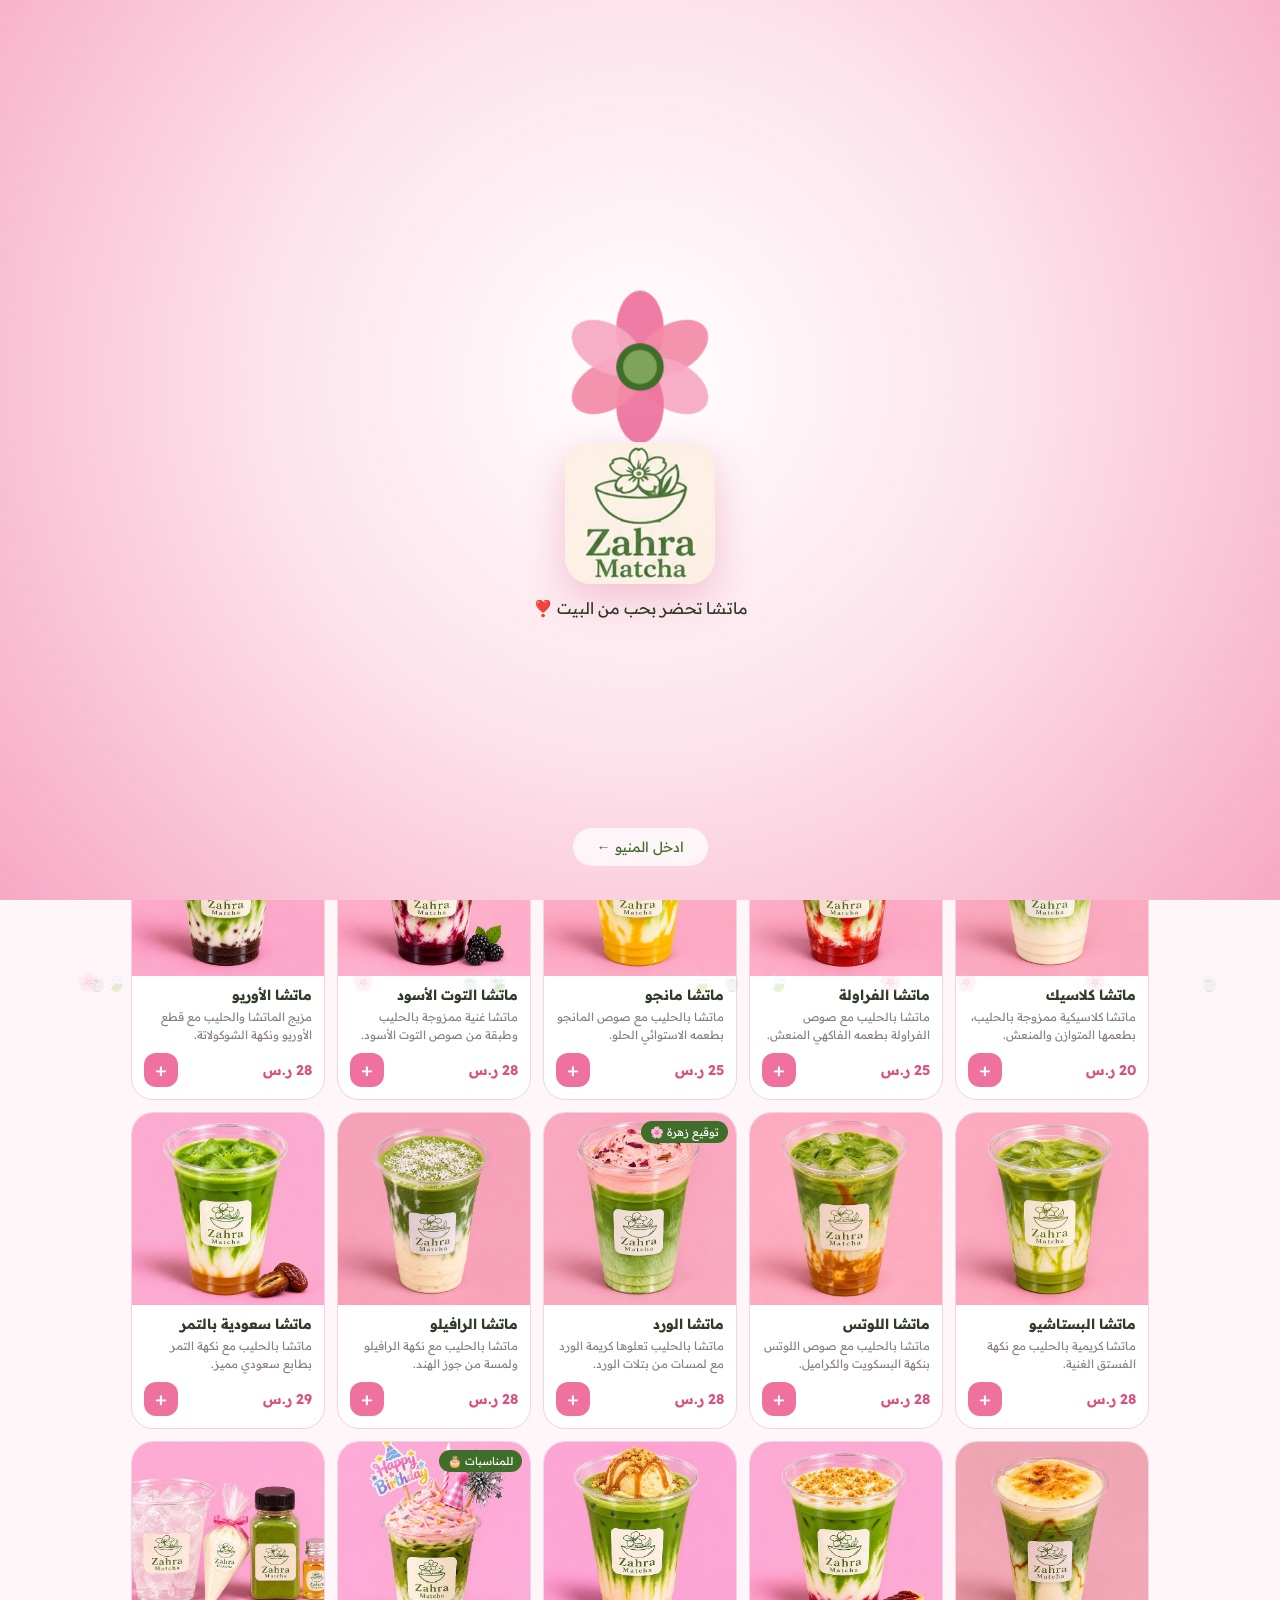
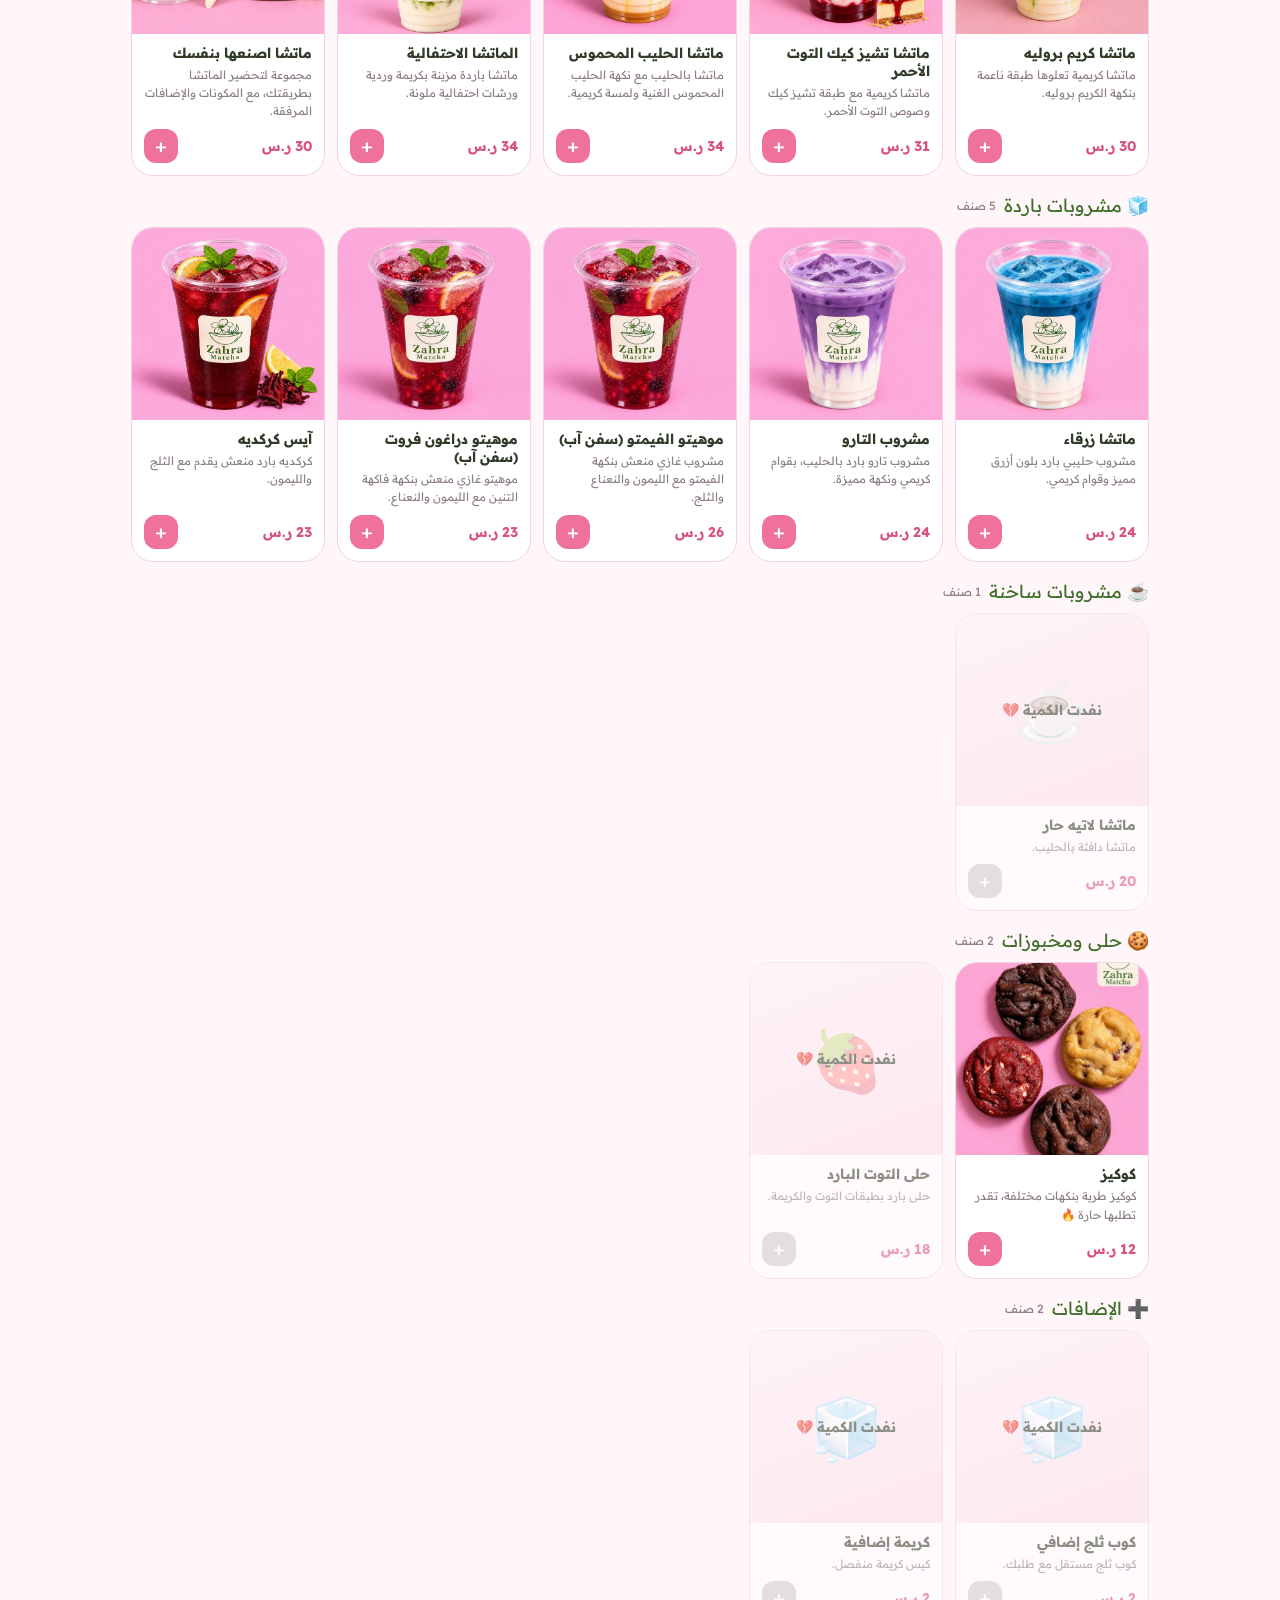
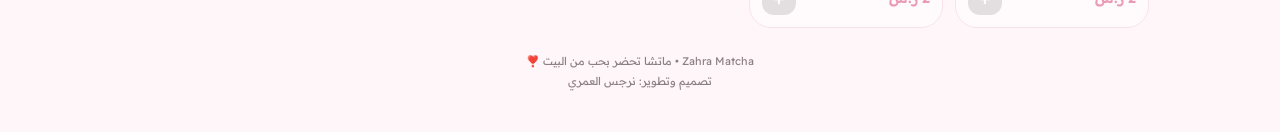
==== index.html @ 44a79fe3 "Zahra Matcha ordering site: menu, options, delivery zones, loyalty card, staff screen, Sheets backen" ====
<!DOCTYPE html>
<html lang="ar" dir="rtl">
<head>
<meta charset="UTF-8">
<meta name="viewport" content="width=device-width, initial-scale=1.0">
<title>Zahra Matcha | زهرة ماتشا — اطلب الآن</title>
<meta name="description" content="ماتشا تحضر بحب من البيت ❣️ — اطلب استلام أو توصيل في القطيف وسيهات">
<meta property="og:title" content="Zahra Matcha | زهرة ماتشا">
<meta property="og:description" content="ماتشا تحضر بحب من البيت ❣️ — اطلب الآن">
<meta property="og:image" content="img/rose.jpg">
<meta name="theme-color" content="#ee719e">
<link rel="icon" href="img/logo.jpg">
<link rel="apple-touch-icon" href="img/logo.jpg">
<link rel="preconnect" href="https://fonts.googleapis.com">
<link href="https://fonts.googleapis.com/css2?family=Readex+Pro:wght@300;400;600;700&family=Playfair+Display:wght@600&display=swap" rel="stylesheet">
<link rel="stylesheet" href="style.css">
</head>
<body>

<div id="intro">
  <div class="flower"><svg viewBox="0 0 200 200" id="flowerSvg"></svg></div>
  <img class="intro-logo" src="img/logo.jpg" alt="Zahra Matcha">
  <div class="intro-sub">ماتشا تحضر بحب من البيت ❣️</div>
  <button class="skip" onclick="closeIntro()">ادخل المنيو ←</button>
</div>
<div class="toast" id="toast"></div>

<main>
  <div class="notice" id="notice" hidden></div>
  <header><div class="hwrap">
    <div class="brand"><img src="img/logo.jpg" alt=""><div><b>Zahra Matcha</b><small>القطيف • سيهات</small></div></div>
    <div class="hbtns">
      <button class="lbtn" onclick="openLoyalty()">🎟️ <span>بطاقة الولاء</span></button>
      <button class="cartbtn" id="cartBtn" onclick="openCart()">🛍️ <span class="n" id="cartN">0</span></button>
    </div>
  </div></header>

  <div class="wrap">
    <div class="preview" id="preview" hidden>⚠️ نسخة عرض: الموقع غير مربوط بنظام الطلبات بعد</div>
    <div class="hero">
      <span class="tag">🛵 توصيل • 🏡 استلام</span>
      <h1>ماتشا تحضر بحب<br>من البيت ❣️</h1>
      <p>اختر مشروبك، عدّله على ذوقك، وحدد وقت الاستلام أو التوصيل.</p>
      <img src="img/rose.jpg" alt="">
    </div>

    <div class="info">
      <div id="openNow"></div>
      <div id="zonesBox"></div>
    </div>

    <div class="loy" onclick="openLoyalty()">
      <div><h3>🎟️ بطاقة الولاء</h3><p id="loyTxt"></p></div>
      <div class="stamps" id="loyStrip"></div>
    </div>

    <div class="mood">
      <h3>🌸 وش مزاجك اليوم؟</h3>
      <p>قل لنا مزاجك ونقترح لك مشروبك</p>
      <div class="moods" id="moods"></div>
      <div class="mood-res" id="moodRes"></div>
    </div>

    <div class="cats" id="cats"></div>
    <div id="menu"><div class="loading">جاري تحميل المنيو… 🍵</div></div>
    <div class="foot">Zahra Matcha • ماتشا تحضر بحب من البيت ❣️<br>تصميم وتطوير: نرجس العمري</div>
  </div>
</main>

<div class="overlay" id="ovItem" onclick="if(event.target===this)closeOv('ovItem')"><div class="sheet" id="itemSheet"></div></div>
<div class="overlay" id="ovCart" onclick="if(event.target===this)closeOv('ovCart')"><div class="sheet" id="cartSheet"></div></div>
<div class="overlay" id="ovLoy" onclick="if(event.target===this)closeOv('ovLoy')"><div class="sheet" id="loySheet"></div></div>

<script src="config.js"></script>
<script src="data.js"></script>
<script src="app.js"></script>
</body>
</html>
---- style.css ----
:root{
  --pink:#ee719e; --pink-d:#d9517f; --pink-l:#fde3ec; --blush:#fff6f9; --bg2:#f8b5cf;
  --green:#3f6e2a; --green-l:#e6efdc; --ink:#2f3a27; --muted:#8c7f84; --line:#f3d3df; --r:22px;
}
*{box-sizing:border-box;margin:0;padding:0;-webkit-tap-highlight-color:transparent}
body{font-family:"Readex Pro",Tahoma,sans-serif;background:var(--blush);color:var(--ink);min-height:100vh;overflow-x:hidden}
button{font-family:inherit;cursor:pointer;border:none}
input,select,textarea{font-family:inherit}
img{display:block}

/* INTRO */
#intro{position:fixed;inset:0;z-index:100;background:radial-gradient(circle at 50% 42%,#fff 0%,#fde3ec 45%,#f7a9c4 100%);display:flex;flex-direction:column;align-items:center;justify-content:center;transition:opacity .9s, visibility .9s}
#intro.hide{opacity:0;visibility:hidden}
.flower{width:170px;height:170px}
.flower svg{width:100%;height:100%;overflow:visible}
.petal{transform-origin:100px 100px;transform:scale(0);animation:bloom 1.4s cubic-bezier(.2,1.4,.4,1) forwards}
@keyframes bloom{to{transform:scale(1) rotate(var(--rot))}}
.core{transform-origin:100px 100px;transform:scale(0);animation:pop .6s 1.1s cubic-bezier(.2,1.6,.4,1) forwards}
@keyframes pop{to{transform:scale(1)}}
.intro-logo{width:150px;border-radius:26px;margin-top:-10px;opacity:0;animation:rise .8s 1.5s forwards;box-shadow:0 14px 40px rgba(217,81,127,.3)}
.intro-sub{font-size:16px;color:var(--ink);opacity:0;animation:rise .8s 1.9s forwards;margin-top:14px}
@keyframes rise{from{opacity:0;transform:translateY(14px)}to{opacity:1;transform:none}}
.skip{position:absolute;bottom:34px;background:rgba(255,255,255,.75);color:var(--green);padding:10px 24px;border-radius:30px;font-size:14px;opacity:0;animation:rise .6s 2.3s forwards}
.fall{position:absolute;top:-20px;font-size:18px;animation:fall linear forwards;pointer-events:none}
@keyframes fall{to{transform:translateY(110vh) rotate(360deg);opacity:.2}}

/* switcher */
.switcher{position:fixed;bottom:16px;left:50%;transform:translateX(-50%);z-index:60;background:var(--ink);border-radius:40px;padding:5px;display:flex;gap:4px;box-shadow:0 10px 30px rgba(0,0,0,.25)}
.switcher button{background:transparent;color:#e9f0e2;padding:9px 15px;border-radius:30px;font-size:13px}
.switcher button.on{background:var(--pink);color:#fff}
main{padding-bottom:40px}

header{position:sticky;top:0;z-index:40;background:rgba(255,246,249,.9);backdrop-filter:blur(12px);border-bottom:1px solid var(--line)}
.hwrap{max-width:1050px;margin:auto;display:flex;align-items:center;justify-content:space-between;padding:10px 16px;gap:8px}
.brand{display:flex;align-items:center;gap:10px}
.brand img{width:46px;height:46px;border-radius:12px;object-fit:cover}
.brand b{font-family:"Playfair Display",serif;font-size:20px;color:var(--green);display:block;line-height:1.1}
.brand small{color:var(--muted);font-size:11px}
.hbtns{display:flex;gap:8px}
.lbtn{background:var(--green-l);color:var(--green);border-radius:16px;padding:10px 12px;font-size:13px}
.cartbtn{background:var(--pink);color:#fff;border-radius:16px;padding:10px 14px;font-size:14px;display:flex;align-items:center;gap:8px;box-shadow:0 6px 18px rgba(238,113,158,.4)}
.cartbtn .n{background:#fff;color:var(--pink-d);border-radius:20px;min-width:22px;height:22px;display:grid;place-items:center;font-size:12px;font-weight:700}
.bump{animation:bump .4s}@keyframes bump{50%{transform:scale(1.12)}}

.wrap{max-width:1050px;margin:auto;padding:0 16px}
.hero{margin:18px 0;border-radius:28px;padding:26px 22px;background:linear-gradient(135deg,var(--pink) 0%,#f5a3c0 60%,#fcd3e1 100%);color:#fff;position:relative;overflow:hidden;min-height:190px}
.hero h1{font-size:25px;line-height:1.5;max-width:62%}
.hero p{opacity:.95;margin-top:8px;font-size:14px;max-width:62%;line-height:1.7}
.hero .tag{display:inline-block;background:rgba(255,255,255,.25);border-radius:20px;padding:5px 12px;font-size:12px;margin-bottom:10px}
.hero img{position:absolute;left:8px;bottom:-14px;width:36%;max-width:220px;border-radius:24px;transform:rotate(-6deg);animation:float 4s ease-in-out infinite;box-shadow:0 14px 30px rgba(0,0,0,.15)}
@keyframes float{50%{transform:rotate(-6deg) translateY(-8px)}}

.info{display:grid;grid-template-columns:repeat(auto-fit,minmax(220px,1fr));gap:10px;margin-bottom:16px}
.info div{background:#fff;border:1px solid var(--line);border-radius:18px;padding:12px 14px;font-size:13px;line-height:1.8}
.info b{color:var(--green)}
.dot{display:inline-block;width:9px;height:9px;border-radius:50%;margin-left:6px;vertical-align:middle}

/* loyalty strip */
.loy{background:linear-gradient(135deg,#fff,var(--green-l));border:1px solid #d4e3c5;border-radius:var(--r);padding:16px;margin-bottom:18px;display:flex;align-items:center;gap:14px;cursor:pointer}
.loy .stamps{display:flex;gap:3px;flex-wrap:nowrap;flex-shrink:0}
.stamp{width:21px;height:21px;font-size:11px;border-radius:50%;border:2px dashed #b7cfa2;display:grid;place-items:center;font-size:14px;background:#fff}
.stamp.on{border:none;background:var(--pink);color:#fff;animation:pop .4s}
.stamp.gift{border-color:var(--pink)}
.loy h3{font-size:15px;color:var(--green)}
.loy p{font-size:12px;color:var(--muted);margin-top:2px}

.mood{background:#fff;border-radius:var(--r);padding:16px;margin-bottom:20px;border:1px solid var(--line)}
.mood h3{font-size:15px}.mood p{font-size:12px;color:var(--muted);margin:4px 0 10px}
.moods{display:flex;gap:8px;flex-wrap:wrap}
.moods button{background:var(--blush);border:1px solid var(--line);border-radius:30px;padding:8px 13px;font-size:13px;color:var(--ink)}
.moods button.on{background:var(--pink);color:#fff;border-color:var(--pink)}
.mood-res{margin-top:12px;font-size:13px;display:none;background:var(--pink-l);border-radius:14px;padding:10px;align-items:center;gap:10px}
.mood-res.show{display:flex;animation:rise .4s}
.mood-res img{width:54px;height:54px;border-radius:12px;object-fit:cover}
.mood-res span{flex:1}
.mood-res button{background:var(--pink-d);color:#fff;border-radius:12px;padding:8px 12px;font-size:12px;white-space:nowrap}

.cats{position:sticky;top:67px;z-index:30;background:var(--blush);display:flex;gap:8px;overflow-x:auto;padding:8px 0;margin-bottom:6px;scrollbar-width:none}
.cats::-webkit-scrollbar{display:none}
.cats button{white-space:nowrap;background:#fff;border:1px solid var(--line);padding:9px 15px;border-radius:30px;font-size:13px;color:var(--ink)}
.cats button.on{background:var(--green);color:#fff;border-color:var(--green)}
.sec-t{font-size:18px;margin:18px 0 10px;color:var(--green);display:flex;align-items:center;gap:8px}
.sec-t small{font-size:12px;color:var(--muted);font-weight:400}
.grid{display:grid;grid-template-columns:repeat(auto-fill,minmax(165px,1fr));gap:12px}
.item{background:#fff;border-radius:var(--r);overflow:hidden;border:1px solid var(--line);transition:.25s;display:flex;flex-direction:column;cursor:pointer}
.item:hover{transform:translateY(-4px);box-shadow:0 14px 30px rgba(238,113,158,.18)}
.item .pic{aspect-ratio:1;position:relative;background:var(--bg2);overflow:hidden}
.item .pic img{width:100%;height:100%;object-fit:cover;transition:.4s}
.item:hover .pic img{transform:scale(1.05)}
.item .pic .ph{width:100%;height:100%;display:grid;place-items:center;font-size:60px;background:linear-gradient(160deg,var(--pink-l),var(--bg2))}
.badge{position:absolute;top:8px;right:8px;background:var(--green);color:#fff;font-size:11px;padding:4px 9px;border-radius:20px}
.item .body{padding:10px 12px 12px;display:flex;flex-direction:column;flex:1}
.item h4{font-size:14px}
.item .desc{font-size:11.5px;color:var(--muted);margin:4px 0 8px;flex:1;line-height:1.6}
.item .row{display:flex;justify-content:space-between;align-items:center}
.price{font-weight:700;color:var(--pink-d);font-size:14px}
.add{background:var(--pink);color:#fff;width:34px;height:34px;border-radius:12px;font-size:20px;line-height:1}
.item.out{opacity:.55;cursor:not-allowed}
.item.out .add{background:#ccc}
.soldout{position:absolute;inset:0;display:grid;place-items:center;background:rgba(255,255,255,.55);font-weight:700;font-size:14px}

/* sheets */
.overlay{position:fixed;inset:0;background:rgba(47,58,39,.45);z-index:70;display:none;align-items:flex-end;justify-content:center}
.overlay.on{display:flex;animation:fade .25s}@keyframes fade{from{opacity:0}}
.sheet{background:var(--blush);width:100%;max-width:560px;max-height:92vh;overflow-y:auto;border-radius:28px 28px 0 0;padding:18px;animation:up .35s cubic-bezier(.2,1,.4,1)}
@keyframes up{from{transform:translateY(100%)}}
@media(min-width:700px){.overlay{align-items:center}.sheet{border-radius:28px}}
.sheet-h{display:flex;justify-content:space-between;align-items:center;margin-bottom:10px}
.x{background:#fff;width:34px;height:34px;border-radius:50%;font-size:18px;color:var(--ink)}
.ihead{display:flex;gap:14px;align-items:center;background:#fff;border-radius:var(--r);padding:12px;margin-bottom:14px}
.ihead img{width:110px;height:110px;border-radius:18px;object-fit:cover;flex-shrink:0}
.ihead h3{font-size:17px}.ihead p{font-size:12px;color:var(--muted);margin-top:4px;line-height:1.6}
.opt{margin-bottom:14px}
.opt .t{font-size:13px;font-weight:600;display:block;margin-bottom:8px}
.opt .t em{font-style:normal;color:var(--pink-d);font-size:11px;font-weight:400}
.chips{display:flex;gap:7px;flex-wrap:wrap}
.chips button{background:#fff;border:1.5px solid var(--line);padding:8px 12px;border-radius:14px;font-size:13px;color:var(--ink)}
.chips button.on{border-color:var(--pink);background:var(--pink-l);color:var(--pink-d);font-weight:600}
.chips button small{color:var(--muted);font-size:11px}
.chips button:disabled{opacity:.35;cursor:not-allowed}
.qty{display:flex;align-items:center;gap:12px;background:#fff;border-radius:14px;padding:6px}
.qty button{width:32px;height:32px;border-radius:10px;background:var(--pink-l);color:var(--pink-d);font-size:18px}
.big{width:100%;background:var(--pink);color:#fff;padding:15px;border-radius:18px;font-size:15px;font-weight:600;display:flex;justify-content:space-between;box-shadow:0 8px 20px rgba(238,113,158,.35)}
.big:disabled{background:#ddd;box-shadow:none;cursor:not-allowed}
.cline{display:flex;gap:10px;align-items:center;background:#fff;border-radius:16px;padding:8px;margin-bottom:8px}
.cline img{width:48px;height:48px;border-radius:12px;object-fit:cover}
.cline .d{flex:1;font-size:13px}.cline .d small{color:var(--muted);display:block;font-size:11px;margin-top:2px}
.fld{width:100%;padding:12px 14px;border:1.5px solid var(--line);border-radius:14px;background:#fff;font-size:14px;margin-bottom:10px;color:var(--ink)}
.fld:focus{outline:none;border-color:var(--pink)}
.sum{background:#fff;border-radius:16px;padding:12px 14px;font-size:13px;margin:12px 0}
.sum div{display:flex;justify-content:space-between;padding:3px 0}
.sum .tot{font-weight:700;font-size:15px;border-top:1px dashed var(--line);margin-top:6px;padding-top:8px}
.sum .disc{color:var(--green)}
.bank{background:var(--green-l);border-radius:16px;padding:12px 14px;font-size:12px;line-height:1.8;margin-bottom:10px}
.upload{display:block;border:2px dashed var(--pink);border-radius:16px;padding:14px;text-align:center;font-size:13px;color:var(--pink-d);cursor:pointer;margin-bottom:12px;background:#fff}
.upload.ok{border-color:var(--green);color:var(--green);background:var(--green-l)}
.slots{display:grid;grid-template-columns:repeat(4,1fr);gap:6px;margin-bottom:10px}
.slots button{background:#fff;border:1.5px solid var(--line);border-radius:12px;padding:8px 2px;font-size:12px;color:var(--ink)}
.slots button.on{border-color:var(--pink);background:var(--pink-l);color:var(--pink-d)}
.slots button:disabled{opacity:.3}
.reward{display:flex;align-items:center;gap:10px;background:var(--green-l);border-radius:16px;padding:10px 12px;font-size:13px;margin-bottom:10px}
.reward input{width:20px;height:20px;accent-color:var(--green)}

/* loyalty card sheet */
.lcard{border-radius:24px;padding:20px;background:linear-gradient(135deg,#f7a9c4,var(--pink));color:#fff;position:relative;overflow:hidden;margin-bottom:14px;box-shadow:0 14px 30px rgba(217,81,127,.3)}
.lcard::after{content:"🌸";position:absolute;font-size:140px;left:-30px;bottom:-50px;opacity:.15}
.lcard .top{display:flex;justify-content:space-between;align-items:center}
.lcard img{width:48px;height:48px;border-radius:12px}
.lcard h3{font-size:18px}.lcard small{opacity:.9;font-size:12px}
.lcard .grid8{display:grid;grid-template-columns:repeat(4,1fr);gap:10px;margin:18px 0 10px}
.lcard .s{aspect-ratio:1;border-radius:50%;border:2px dashed rgba(255,255,255,.7);display:grid;place-items:center;font-size:22px;background:rgba(255,255,255,.12)}
.lcard .s.on{background:#fff;border:none;animation:pop .5s}
.lcard .s.g{border-style:solid;font-size:12px;text-align:center;line-height:1.2}

.track{text-align:center;padding:10px 0}
.track .num{font-size:30px;font-weight:700;color:var(--pink-d);letter-spacing:2px}
.steps{display:flex;justify-content:space-between;margin:22px 0;position:relative}
.steps::before{content:"";position:absolute;top:17px;right:8%;left:8%;height:3px;background:var(--line)}
.step{position:relative;z-index:1;flex:1;font-size:11px;color:var(--muted)}
.step i{width:36px;height:36px;border-radius:50%;background:#fff;border:3px solid var(--line);display:grid;place-items:center;margin:0 auto 6px;font-style:normal;font-size:15px}
.step.done i{background:var(--pink);border-color:var(--pink);color:#fff}
.step.done{color:var(--ink);font-weight:600}
.step.now i{animation:pulse 1.4s infinite}
@keyframes pulse{0%{box-shadow:0 0 0 0 rgba(238,113,158,.6)}100%{box-shadow:0 0 0 14px rgba(238,113,158,0)}}

/* panels */
.panelh{padding:20px 0 12px}.panelh h2{font-size:22px}.panelh p{font-size:13px;color:var(--muted)}
.kpis{display:grid;grid-template-columns:repeat(auto-fit,minmax(140px,1fr));gap:10px;margin-bottom:16px}
.kpi{background:#fff;border-radius:18px;padding:14px;border:1px solid var(--line)}
.kpi small{color:var(--muted);font-size:12px}.kpi b{display:block;font-size:22px;margin-top:4px}
.kpi.p b{color:var(--pink-d)}.kpi.g b{color:var(--green)}
.cols{display:grid;grid-template-columns:repeat(auto-fit,minmax(260px,1fr));gap:14px}
.col{background:#fff;border-radius:var(--r);padding:12px;border:1px solid var(--line);min-height:200px}
.col h3{font-size:14px;margin-bottom:10px;display:flex;justify-content:space-between}
.col h3 span{background:var(--pink-l);color:var(--pink-d);border-radius:20px;padding:1px 10px;font-size:12px}
.ord{background:var(--blush);border-radius:16px;padding:12px;margin-bottom:10px;font-size:13px;border-right:4px solid var(--pink)}
.ord.new{animation:flash 1.2s 2}@keyframes flash{50%{background:var(--pink-l)}}
.ord .top{display:flex;justify-content:space-between;font-weight:600;margin-bottom:6px}
.ord ul{list-style:none;line-height:1.8;font-size:12px}
.ord .meta{font-size:11px;color:var(--muted);margin:6px 0;display:flex;gap:6px;flex-wrap:wrap}
.ord .meta span{background:#fff;border-radius:8px;padding:2px 8px}
.ord .act{display:flex;gap:6px;margin-top:8px}
.ord .act button{flex:1;padding:8px;border-radius:10px;font-size:12px;background:var(--pink);color:#fff}
.ord .act button.ghost{background:#fff;color:var(--ink);border:1px solid var(--line);flex:0 0 auto}
.empty{text-align:center;color:var(--muted);font-size:12px;padding:30px 0}
.tbl{background:#fff;border-radius:var(--r);border:1px solid var(--line);overflow:hidden;margin-bottom:16px}
.tr{display:grid;grid-template-columns:1fr 80px 60px;gap:8px;align-items:center;padding:9px 14px;border-bottom:1px solid var(--line);font-size:13px}
.tr:last-child{border:none}
.tr.h{background:var(--pink-l);font-weight:600;font-size:12px}
.tr.sub{background:var(--green-l);font-weight:600;color:var(--green);grid-template-columns:1fr}
.tr input{width:100%;padding:6px;border:1px solid var(--line);border-radius:8px;font-size:13px;text-align:center}
.tog{width:46px;height:26px;border-radius:20px;background:#ddd;position:relative;transition:.25s}
.tog::after{content:"";position:absolute;top:3px;right:3px;width:20px;height:20px;border-radius:50%;background:#fff;transition:.25s}
.tog.on{background:var(--green)}.tog.on::after{right:23px}
.sheetnote{display:flex;gap:12px;align-items:center;background:var(--green-l);border-radius:18px;padding:14px;font-size:13px;line-height:1.7;margin-bottom:16px}
.sheetnote .ic{font-size:28px}
.bars{background:#fff;border-radius:var(--r);border:1px solid var(--line);padding:16px;margin-bottom:16px}
.bars h3{font-size:14px;margin-bottom:12px}
.bar{display:flex;align-items:center;gap:10px;font-size:12px;margin-bottom:8px}
.bar .lbl{width:130px;flex-shrink:0}
.bar .trk{flex:1;background:var(--blush);border-radius:10px;height:14px;overflow:hidden}
.bar .fill{height:100%;background:linear-gradient(90deg,var(--pink),#f7a9c4);border-radius:10px;transition:width .8s}
.toast{position:fixed;top:20px;left:50%;transform:translate(-50%,-140px);background:var(--ink);color:#fff;padding:12px 20px;border-radius:16px;font-size:13px;z-index:200;transition:.4s;box-shadow:0 10px 30px rgba(0,0,0,.2);text-align:center}
.toast.on{transform:translate(-50%,0)}
.foot{text-align:center;font-size:11px;color:var(--muted);padding:24px 0 0;line-height:1.8}
@media(max-width:520px){.hero h1{font-size:19px;max-width:60%}.hero p{font-size:12px}.switcher button{padding:8px 10px;font-size:12px}.lbtn span{display:none}}
.err{background:#fff0f0;border:1px solid #f3c1c1;color:#a33;border-radius:14px;padding:10px 12px;font-size:13px;margin-bottom:10px}
.spin{display:inline-block;width:16px;height:16px;border:2px solid #fff;border-top-color:transparent;border-radius:50%;animation:rot .7s linear infinite;vertical-align:middle}
@keyframes rot{to{transform:rotate(360deg)}}
.notice{background:var(--green);color:#fff;text-align:center;font-size:13px;padding:8px 12px}
.loading{text-align:center;padding:40px 0;color:var(--muted)}
.preview{background:#fff7e0;border:1px solid #f0d58a;border-radius:14px;padding:10px 12px;font-size:12px;margin:10px 0;text-align:center}
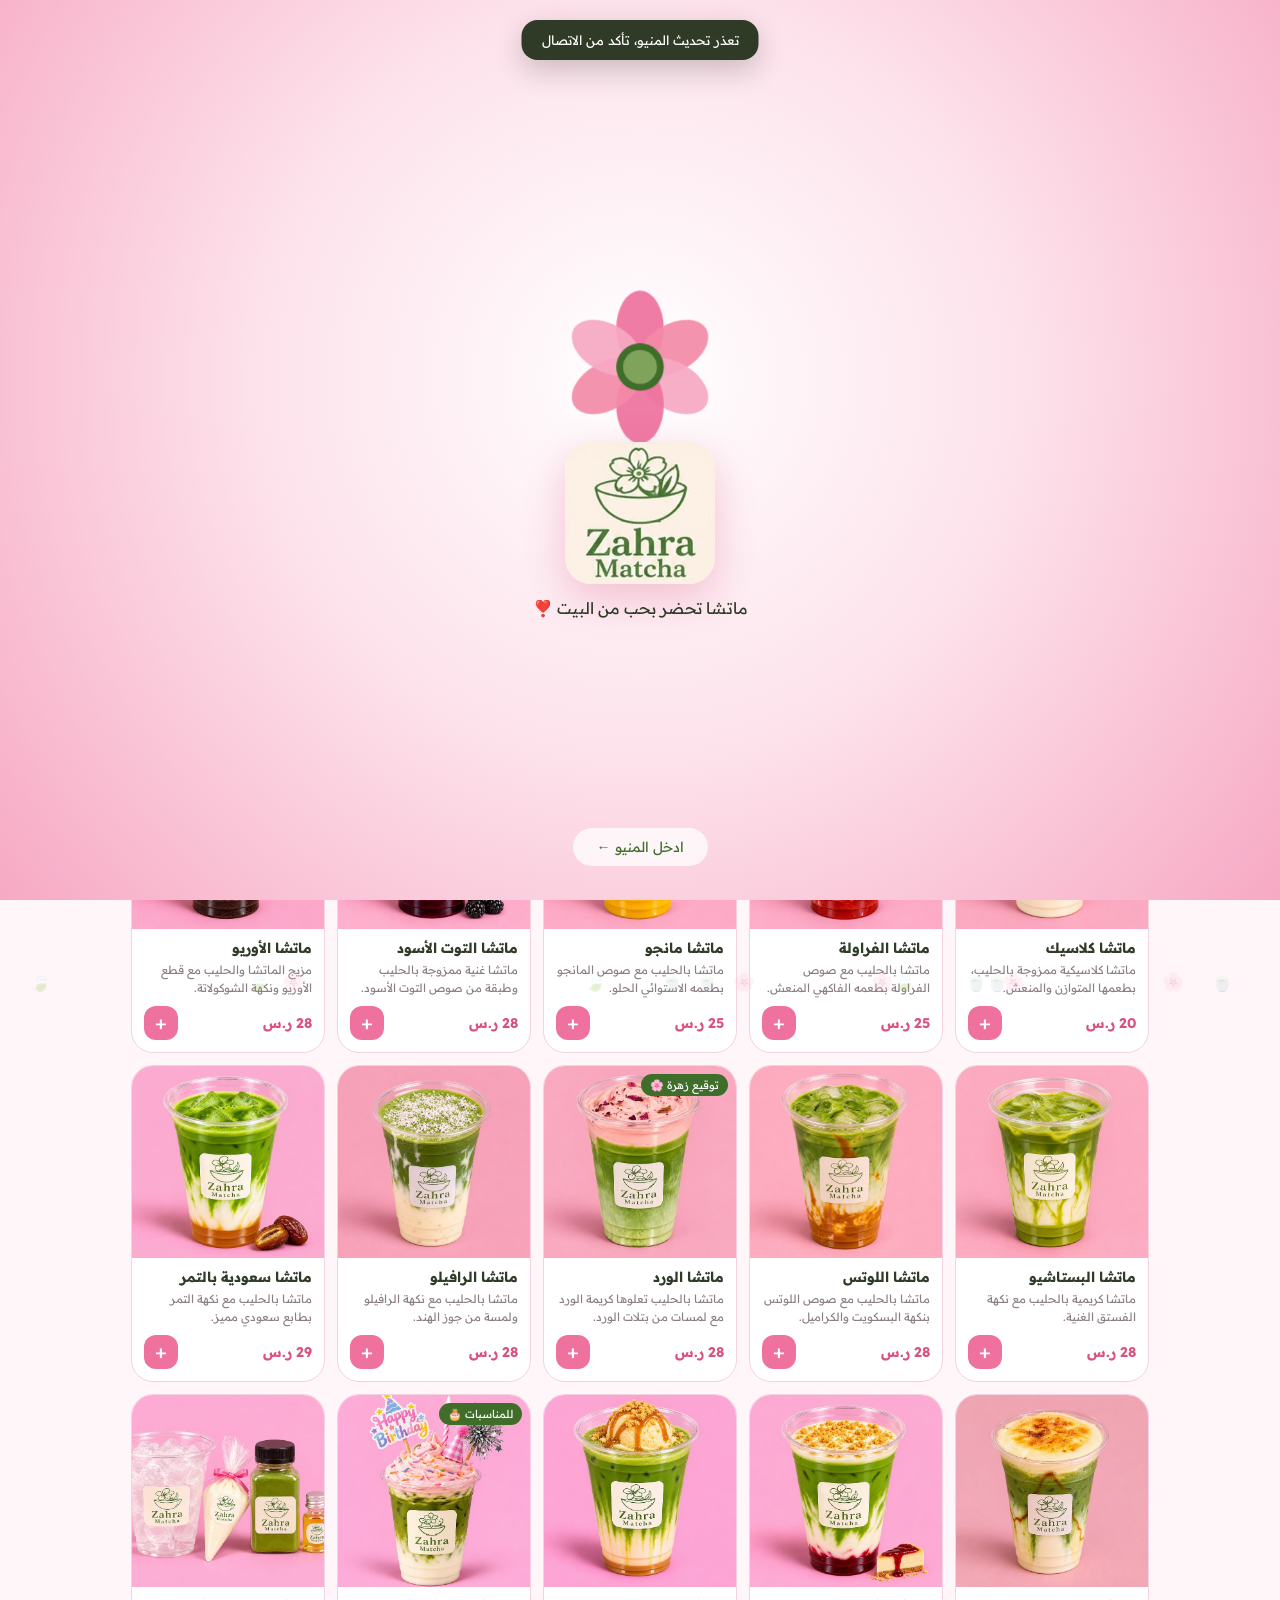
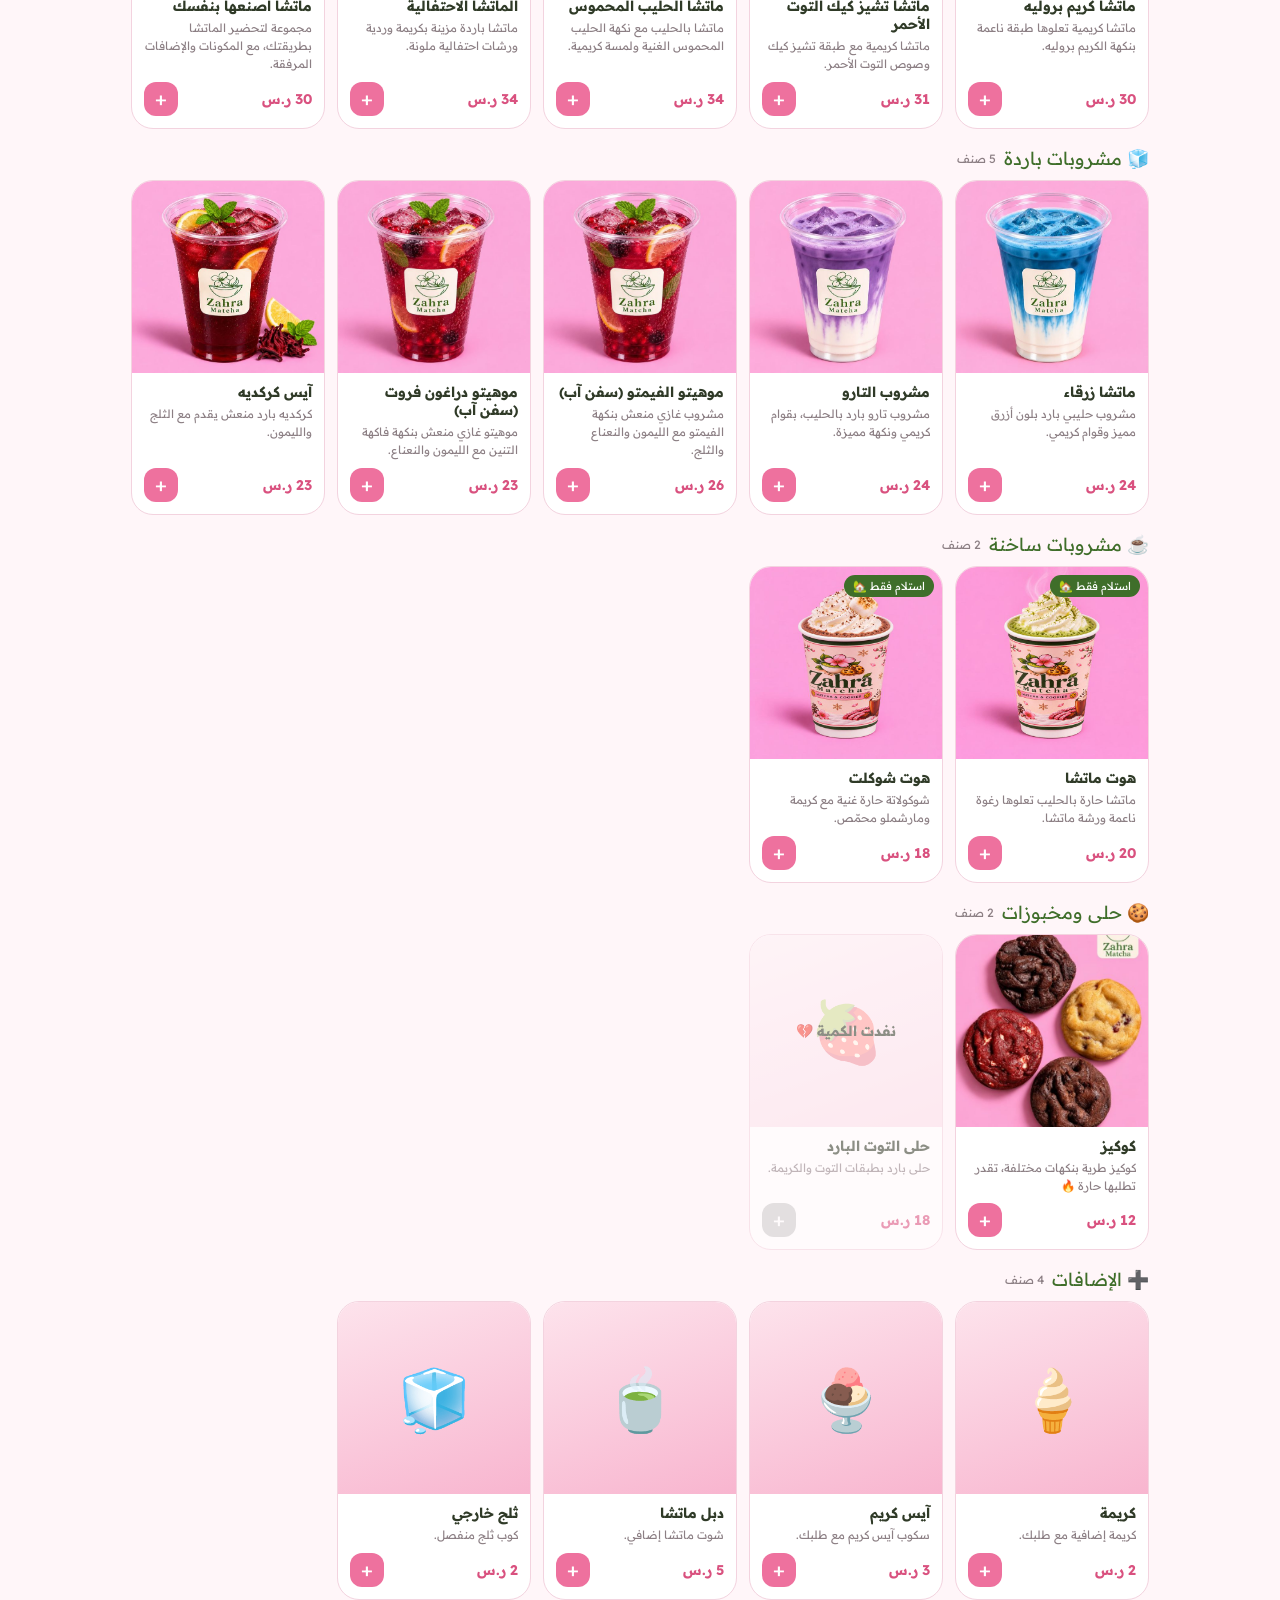
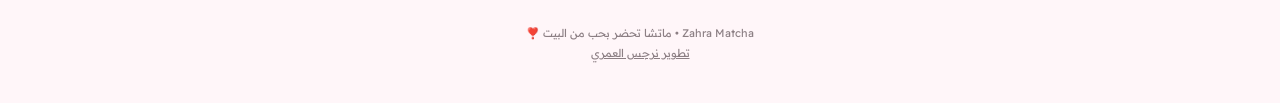
==== commit 3ce4887b: "إضافة "تطوير نرجس العمري" مع رابط لملف الأعمال Co-Authored-By: Claude Opus 5.5 <noreply@anthropic.co" ====
--- a/index.html
+++ b/index.html
@@ -63,7 +63,7 @@
 
     <div class="cats" id="cats"></div>
     <div id="menu"><div class="loading">جاري تحميل المنيو… 🍵</div></div>
-    <div class="foot">Zahra Matcha • ماتشا تحضر بحب من البيت ❣️<br>تصميم وتطوير: نرجس العمري</div>
+    <div class="foot">Zahra Matcha • ماتشا تحضر بحب من البيت ❣️<br><a href="https://narjes455.github.io/" target="_blank" rel="noopener" style="color:inherit">تطوير نرجس العمري</a></div>
   </div>
 </main>
 
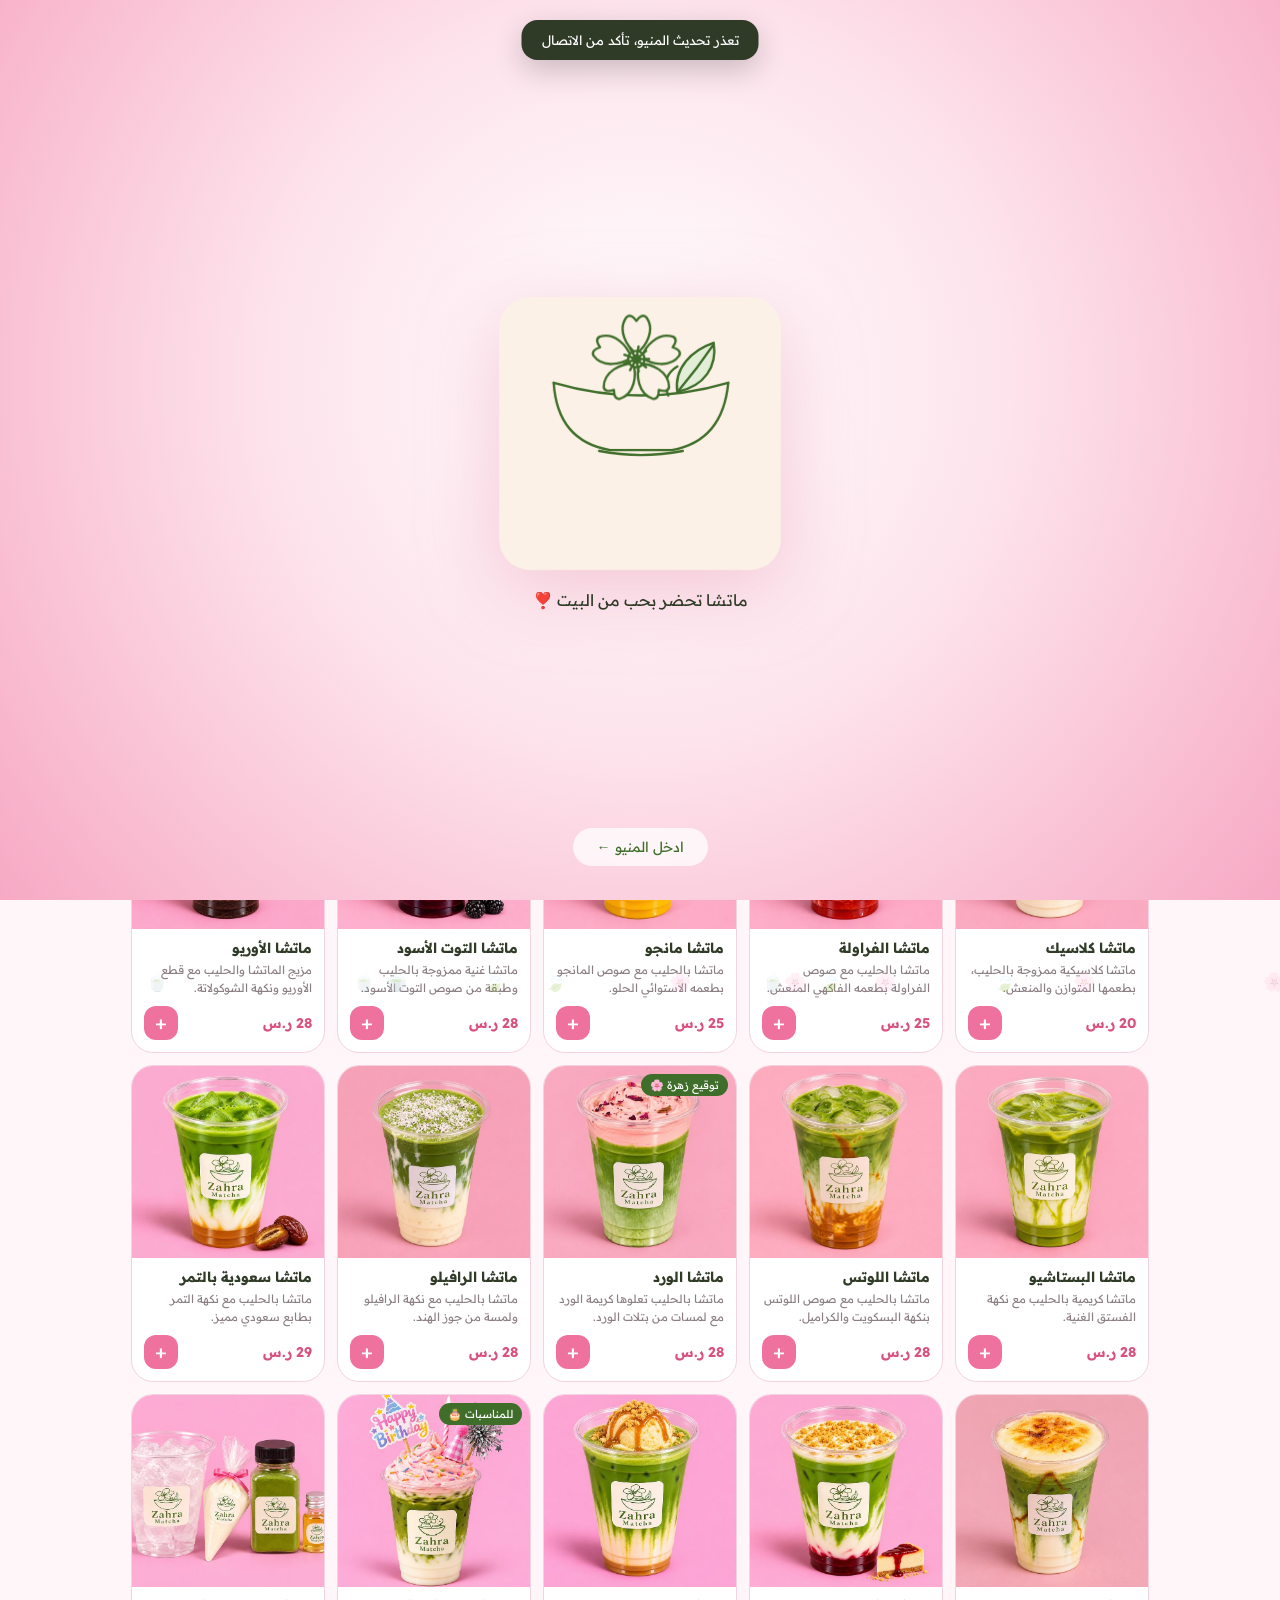
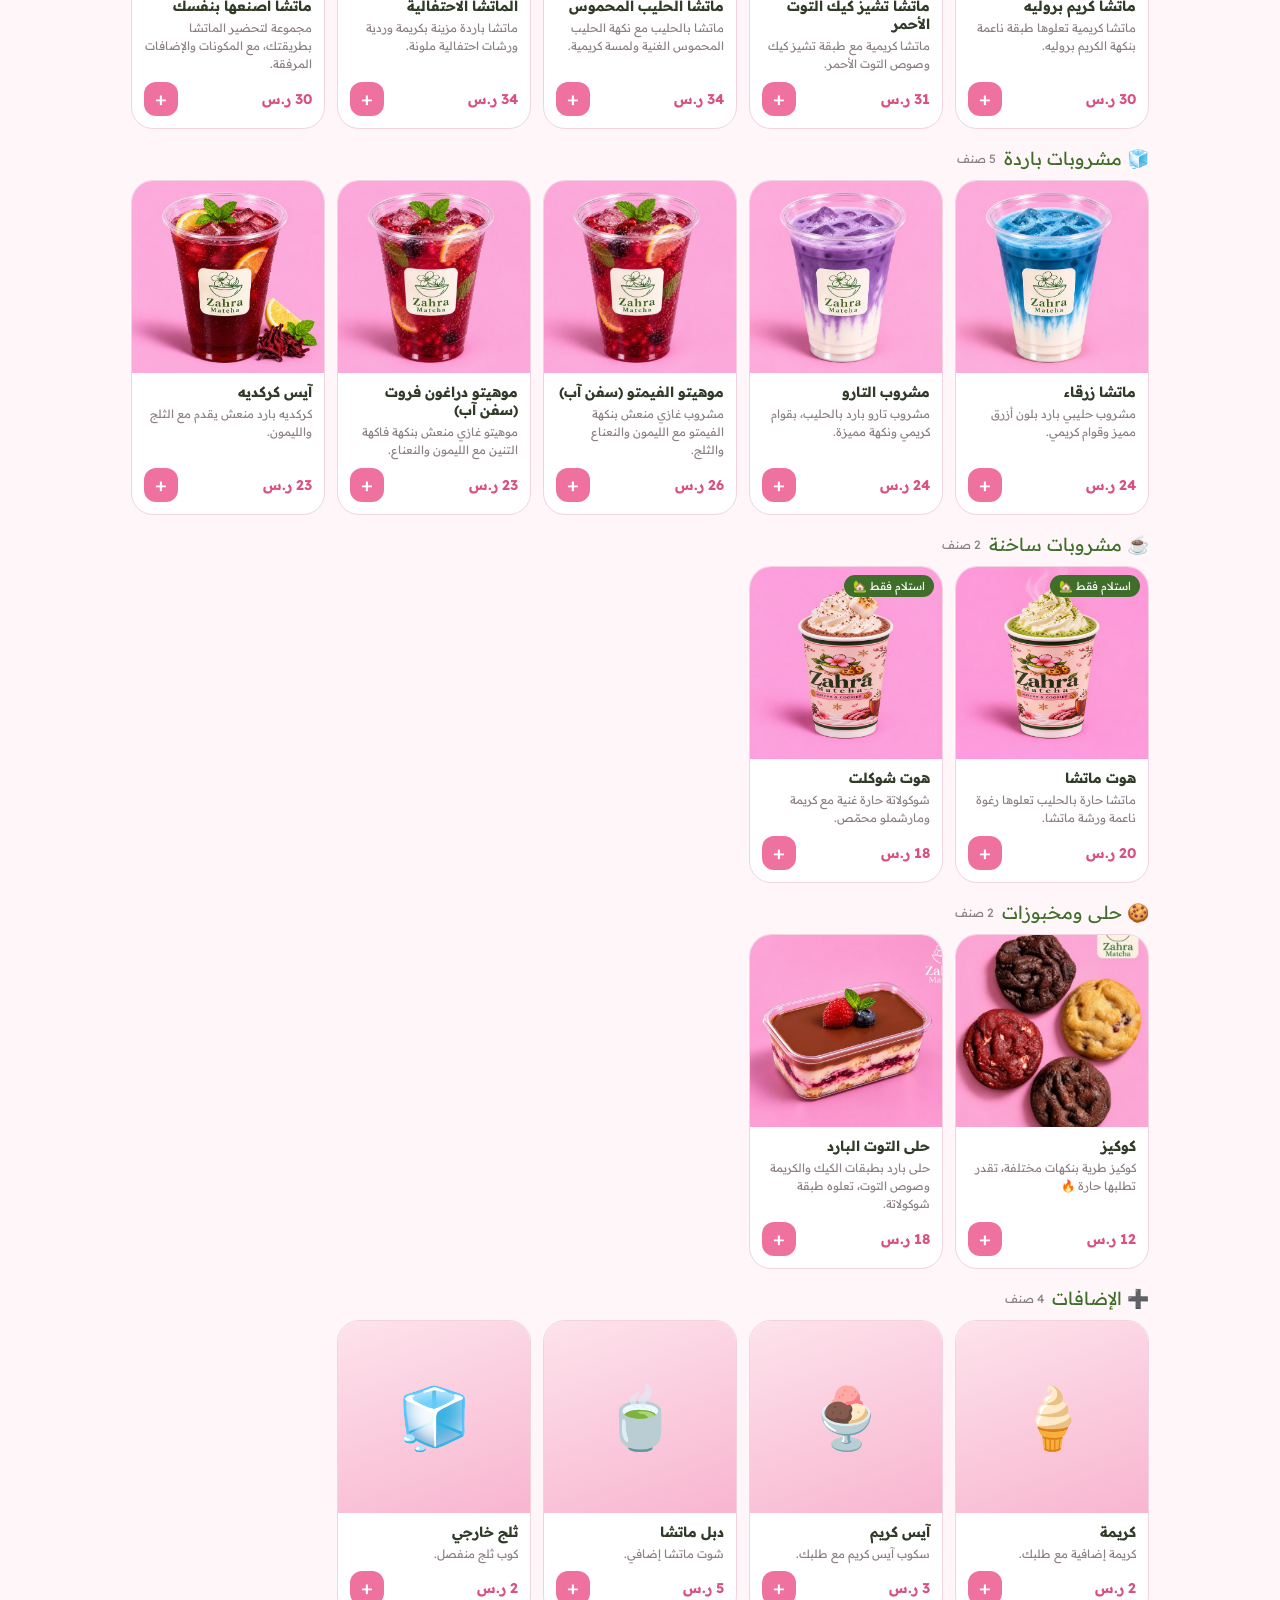
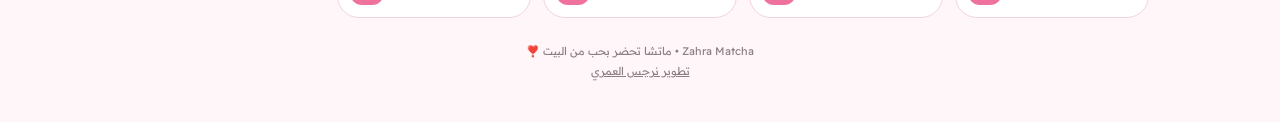
==== commit df5c59f4: "Intro: animated line drawing of the Zahra Matcha logo Co-Authored-By: Claude Opus 5.5 <noreply@anthr" ====
--- a/index.html
+++ b/index.html
@@ -12,14 +12,36 @@
 <link rel="icon" href="img/logo.jpg">
 <link rel="apple-touch-icon" href="img/logo.jpg">
 <link rel="preconnect" href="https://fonts.googleapis.com">
-<link href="https://fonts.googleapis.com/css2?family=Readex+Pro:wght@300;400;600;700&family=Playfair+Display:wght@600&display=swap" rel="stylesheet">
+<link href="https://fonts.googleapis.com/css2?family=Readex+Pro:wght@300;400;600;700&family=Playfair+Display:wght@600&family=Lora:wght@700&display=swap" rel="stylesheet">
 <link rel="stylesheet" href="style.css">
 </head>
 <body>
 
 <div id="intro">
-  <div class="flower"><svg viewBox="0 0 200 200" id="flowerSvg"></svg></div>
-  <img class="intro-logo" src="img/logo.jpg" alt="Zahra Matcha">
+  <svg class="zlogo" viewBox="0 0 330 315" aria-label="Zahra Matcha">
+    <defs><clipPath id="zc1"><rect x="20" y="170" height="80" width="0"><animate attributeName="width" from="0" to="300" begin="2.1s" dur=".9s" fill="freeze"/></rect></clipPath>
+    <clipPath id="zc2"><rect x="20" y="245" height="60" width="0"><animate attributeName="width" from="0" to="300" begin="2.6s" dur=".8s" fill="freeze"/></rect></clipPath></defs>
+    <rect class="card" x="10" y="8" width="310" height="300" rx="34"/>
+    <g fill="none" stroke="#3f6e2a" stroke-width="2.6" stroke-linecap="round" stroke-linejoin="round">
+      <path pathLength="1" class="d" style="--d:.45s" d="M70,102 Q74,166 132,176 L200,176 Q256,166 262,102"/>
+      <path pathLength="1" class="d" style="--d:.45s" d="M70,102 Q166,130 262,102"/>
+      <path pathLength="1" class="d" style="--d:.7s" d="M120,177 Q166,186 212,177"/>
+      <path pathLength="1" class="d leaf" style="--d:1.2s" d="M206,112 C202,86 222,66 246,58 C250,84 236,106 206,112 Z"/>
+      <path pathLength="1" class="d" style="--d:1.35s" d="M208,110 Q228,86 245,61"/>
+      <path pathLength="1" class="d" style="--d:1.4s" d="M196,116 C190,100 196,90 206,84"/>
+      <g class="bloom"><path pathLength="1" class="d zp" style="--d:1.0s" transform="rotate(0 161 76)" d="M161,70 C150,62 140,44 150,30 C154,26 158,30 161,34 C164,30 168,26 172,30 C182,44 172,62 161,70 Z"/><path pathLength="1" class="d zp" style="--d:1.12s" transform="rotate(72 161 76)" d="M161,70 C150,62 140,44 150,30 C154,26 158,30 161,34 C164,30 168,26 172,30 C182,44 172,62 161,70 Z"/><path pathLength="1" class="d zp" style="--d:1.24s" transform="rotate(144 161 76)" d="M161,70 C150,62 140,44 150,30 C154,26 158,30 161,34 C164,30 168,26 172,30 C182,44 172,62 161,70 Z"/><path pathLength="1" class="d zp" style="--d:1.3599999999999999s" transform="rotate(216 161 76)" d="M161,70 C150,62 140,44 150,30 C154,26 158,30 161,34 C164,30 168,26 172,30 C182,44 172,62 161,70 Z"/><path pathLength="1" class="d zp" style="--d:1.48s" transform="rotate(288 161 76)" d="M161,70 C150,62 140,44 150,30 C154,26 158,30 161,34 C164,30 168,26 172,30 C182,44 172,62 161,70 Z"/>
+        <circle pathLength="1" class="d zp" style="--d:1.6s" cx="161" cy="76" r="9"/>
+        <circle pathLength="1" class="d" style="--d:1.7s" cx="161" cy="76" r="4"/><line pathLength="1" class="d" style="--d:1.75s" x1="161" y1="76" x2="175.0" y2="76.0"/><line pathLength="1" class="d" style="--d:1.75s" x1="161" y1="76" x2="171.7" y2="85.0"/><line pathLength="1" class="d" style="--d:1.75s" x1="161" y1="76" x2="163.4" y2="89.8"/><line pathLength="1" class="d" style="--d:1.75s" x1="161" y1="76" x2="154.0" y2="88.1"/><line pathLength="1" class="d" style="--d:1.75s" x1="161" y1="76" x2="147.8" y2="80.8"/><line pathLength="1" class="d" style="--d:1.75s" x1="161" y1="76" x2="147.8" y2="71.2"/><line pathLength="1" class="d" style="--d:1.75s" x1="161" y1="76" x2="154.0" y2="63.9"/><line pathLength="1" class="d" style="--d:1.75s" x1="161" y1="76" x2="163.4" y2="62.2"/><line pathLength="1" class="d" style="--d:1.75s" x1="161" y1="76" x2="171.7" y2="67.0"/>
+      </g>
+    </g>
+    <g fill="#3f6e2a" font-family="'Lora','Playfair Display',serif" font-weight="700" text-anchor="middle">
+      <text x="166" y="236" font-size="62" clip-path="url(#zc1)">Zahra</text>
+      <text x="166" y="288" font-size="40" clip-path="url(#zc2)" letter-spacing="1">Matcha</text>
+    </g>
+    <g class="steam" fill="none" stroke="#9fc27a" stroke-width="2.4" stroke-linecap="round">
+      <path d="M118,92 q-8,-12 0,-24 q8,-12 0,-24"/><path d="M210,40 q-8,-12 0,-24"/>
+    </g>
+  </svg>
   <div class="intro-sub">ماتشا تحضر بحب من البيت ❣️</div>
   <button class="skip" onclick="closeIntro()">ادخل المنيو ←</button>
 </div>
--- a/style.css
+++ b/style.css
@@ -210,3 +210,20 @@
 .notice{background:var(--green);color:#fff;text-align:center;font-size:13px;padding:8px 12px}
 .loading{text-align:center;padding:40px 0;color:var(--muted)}
 .preview{background:#fff7e0;border:1px solid #f0d58a;border-radius:14px;padding:10px 12px;font-size:12px;margin:10px 0;text-align:center}
+
+/* logo intro */
+.zlogo{width:min(300px,72vw);height:auto;overflow:visible;filter:drop-shadow(0 18px 40px rgba(217,81,127,.28))}
+.zlogo .card{fill:#fbf1e6;transform-origin:165px 158px;transform:scale(.6) rotate(-8deg);opacity:0;animation:zcard .7s cubic-bezier(.2,1.4,.4,1) .1s forwards}
+@keyframes zcard{to{transform:none;opacity:1}}
+.zlogo .d{stroke-dasharray:1;stroke-dashoffset:1;animation:zdraw .9s ease-out var(--d) forwards}
+@keyframes zdraw{to{stroke-dashoffset:0}}
+.zlogo .zp{fill:#fbf1e6}
+.zlogo .leaf{fill:#fbf1e6;animation:zdraw .9s ease-out var(--d) forwards, zleaf 1s ease-out 2s forwards}
+@keyframes zleaf{to{fill:#e3eed6}}
+.zlogo .bloom{transform-origin:161px 76px;animation:zbloom 1.2s cubic-bezier(.3,1.5,.5,1) 1s both}
+@keyframes zbloom{from{transform:scale(.3) rotate(-70deg)}to{transform:none}}
+.zlogo .steam path{opacity:0;stroke-dasharray:60;stroke-dashoffset:60;animation:zsteam 2.4s ease-in-out 3.1s infinite}
+.zlogo .steam path:last-child{animation-delay:3.5s}
+@keyframes zsteam{0%{opacity:0;stroke-dashoffset:60}40%{opacity:.9}100%{opacity:0;stroke-dashoffset:-60}}
+#intro .intro-sub{animation-delay:3.2s}
+#intro .skip{animation-delay:3.3s}
